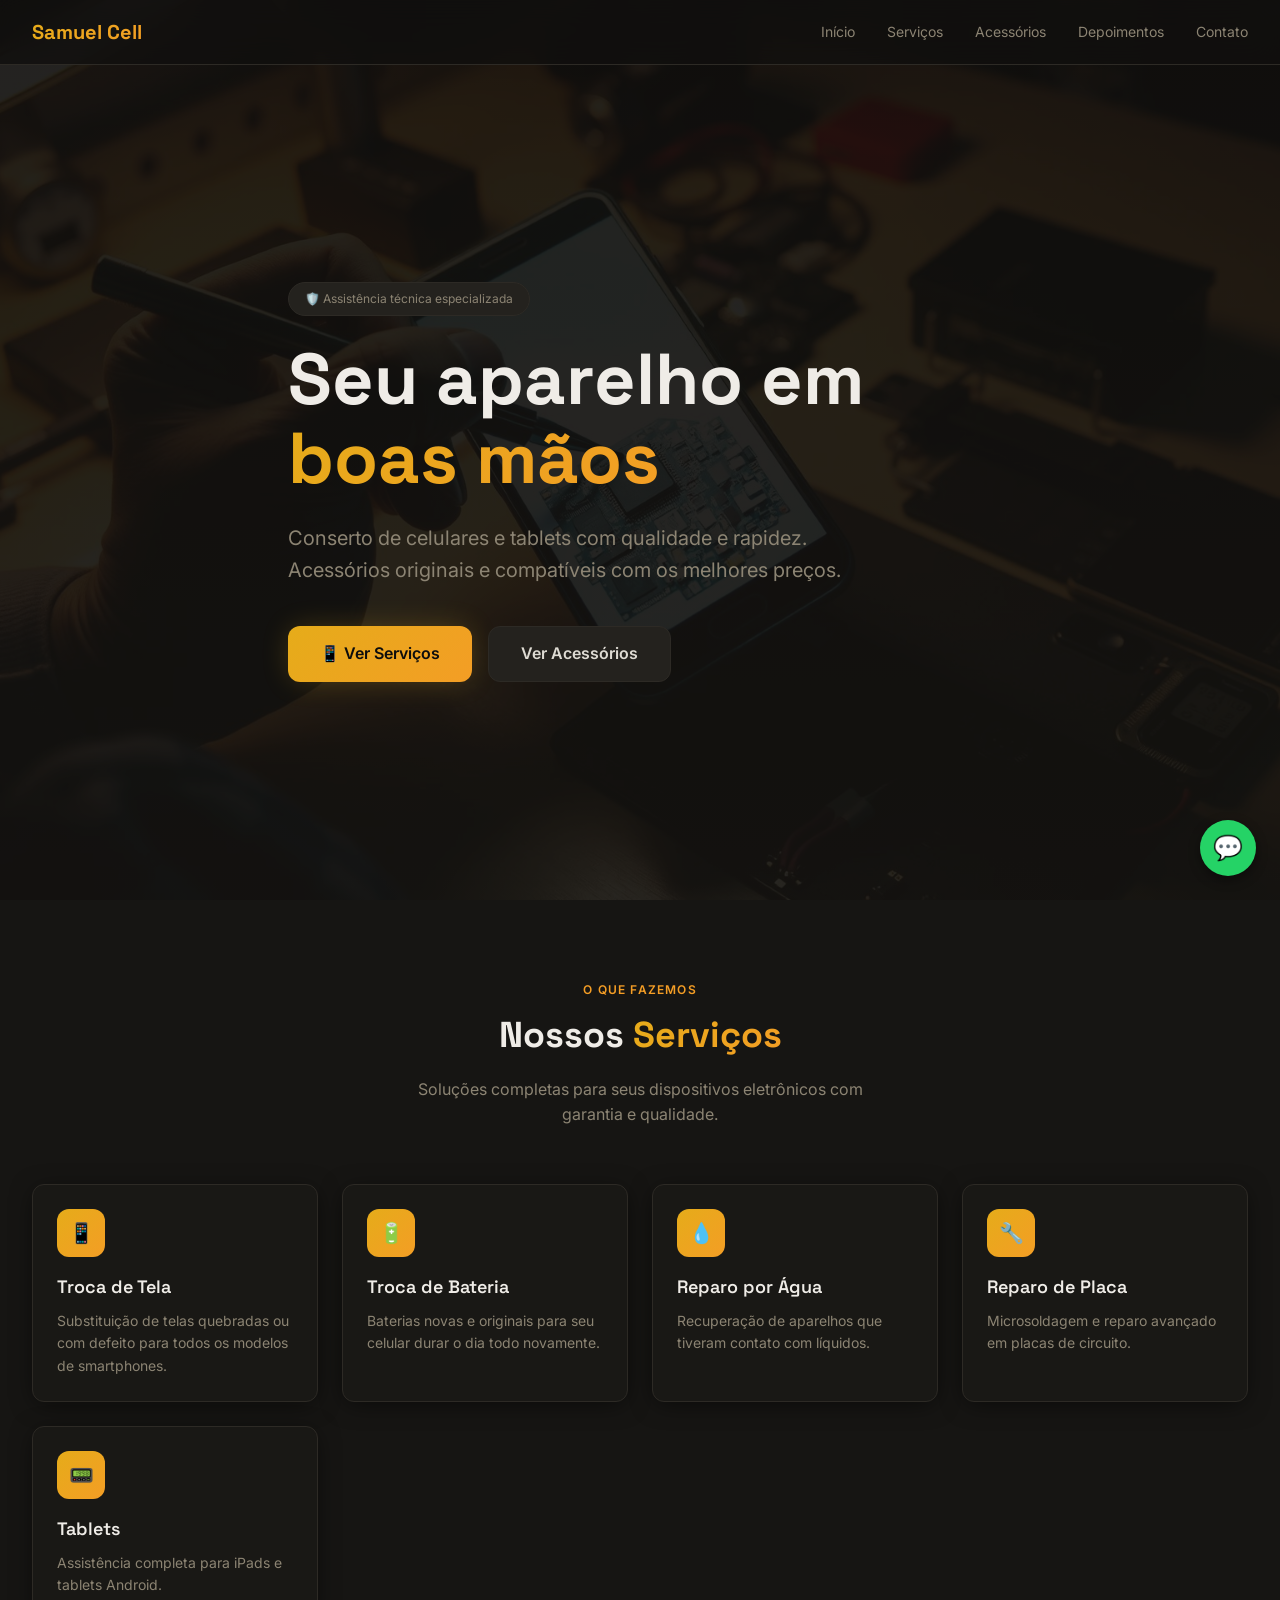
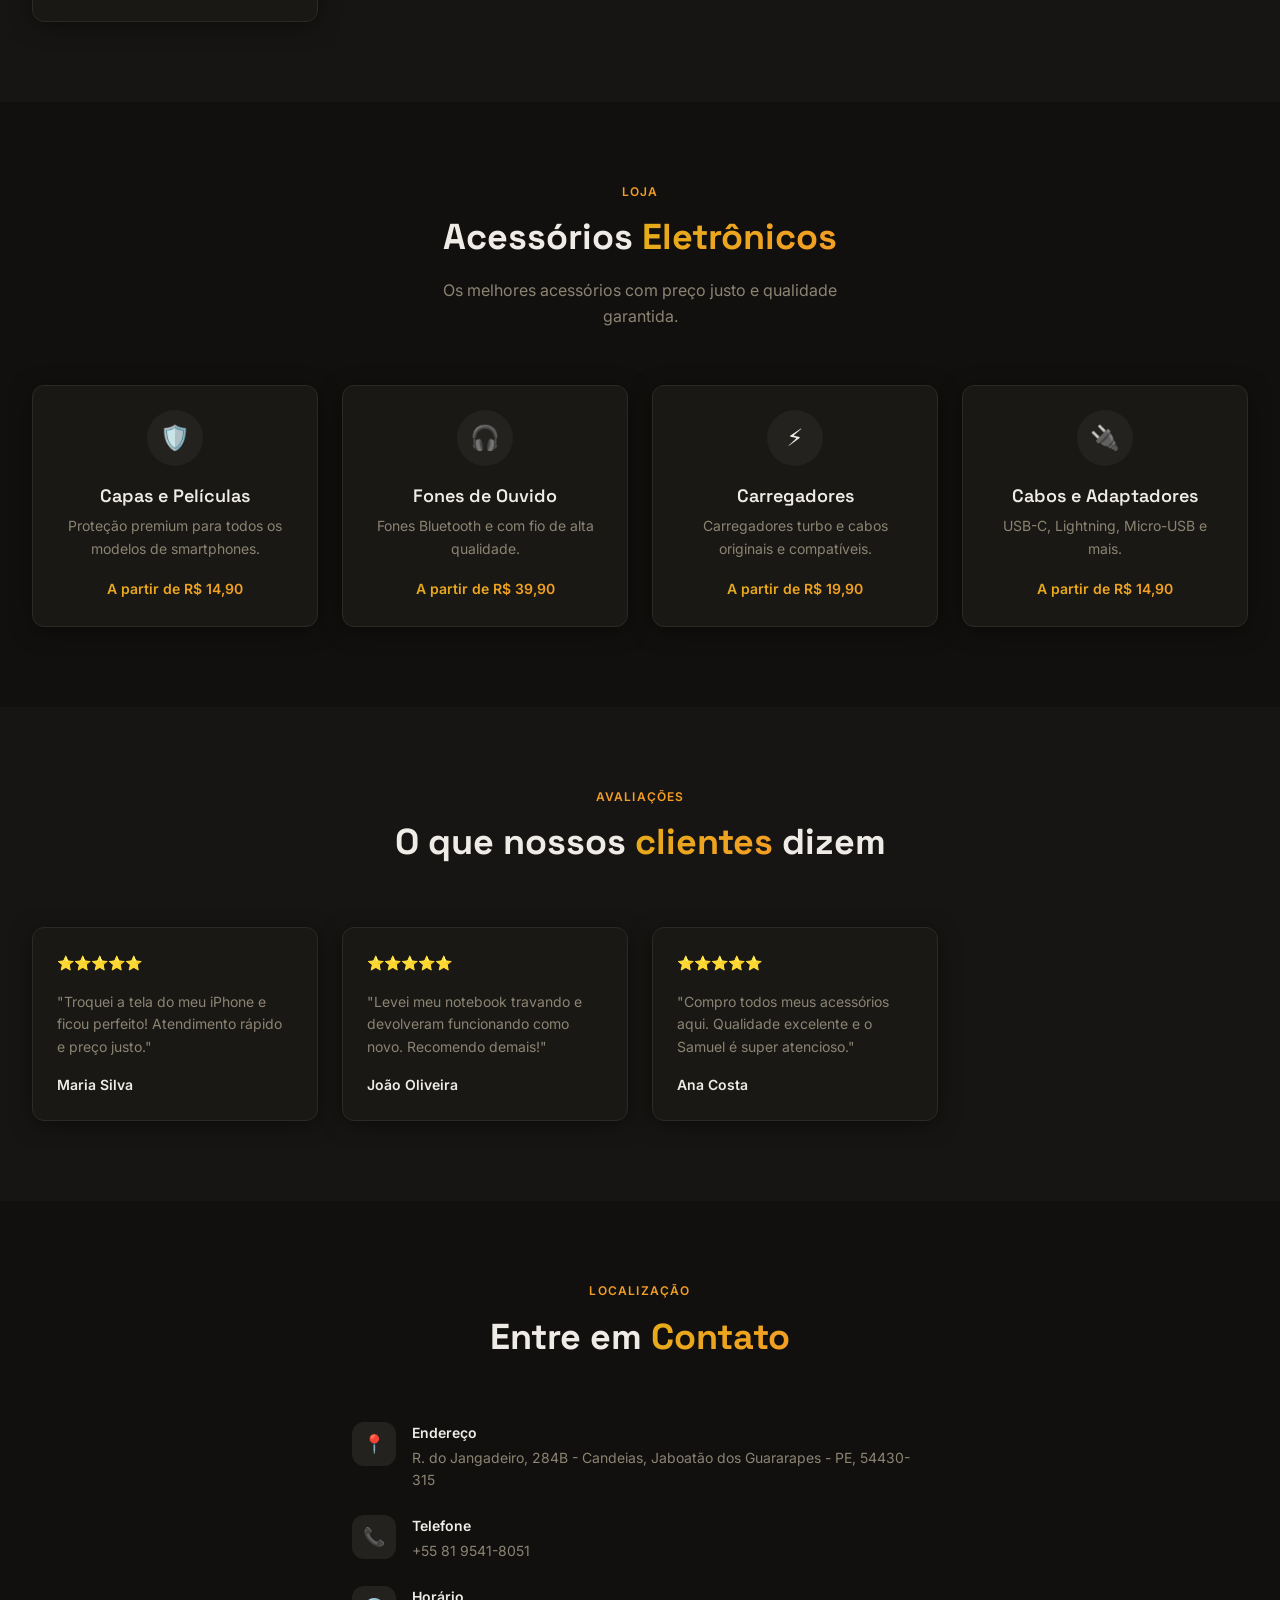
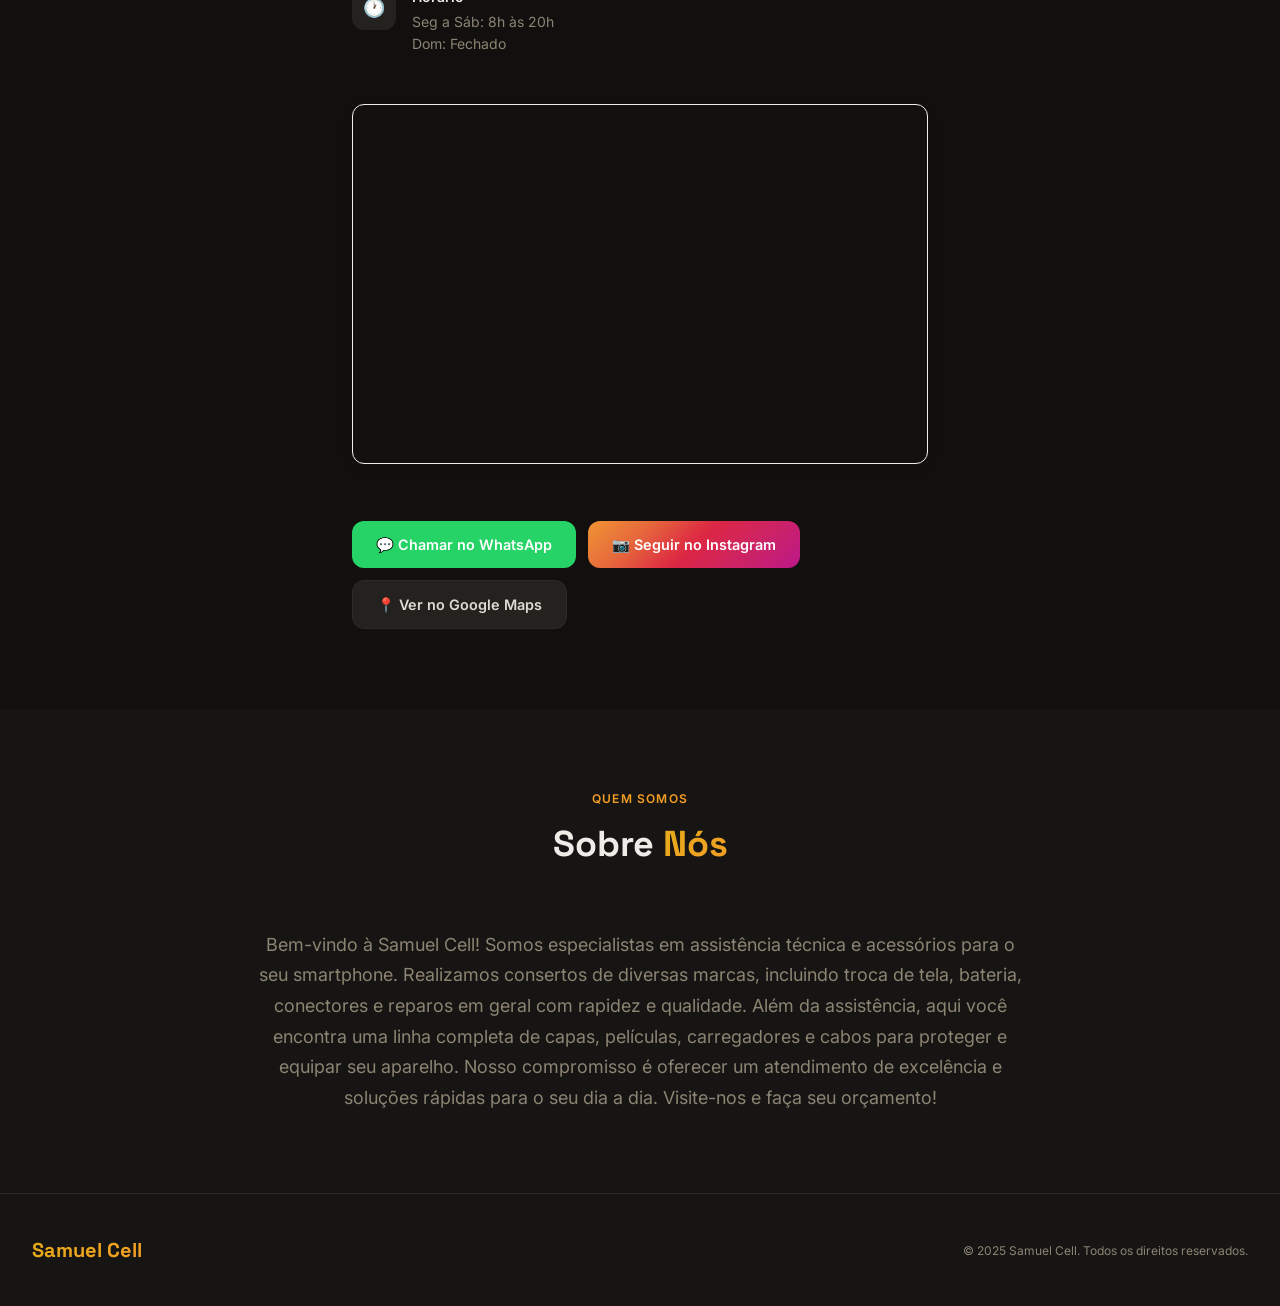
==== index.html @ 5dfe5a7c "Movendo arquivos para a raiz após pull" ====
<!DOCTYPE html>
<html lang="pt-BR">
<head>
  <meta charset="UTF-8" />
  <meta name="viewport" content="width=device-width, initial-scale=1.0" />
  <title>Samuel Cell - Assistência Técnica e Acessórios</title>
  <meta name="description" content="Samuel Cell - Assistência técnica especializada em smartphones e tablets. Acessórios originais e compatíveis." />
  <link rel="stylesheet" href="style.css" />
  <link rel="preconnect" href="https://fonts.googleapis.com" />
  <link rel="preconnect" href="https://fonts.gstatic.com" crossorigin />
  <link href="https://fonts.googleapis.com/css2?family=Space+Grotesk:wght@400;500;600;700&family=Inter:wght@400;500;600&display=swap" rel="stylesheet" />
</head>
<body>

  <header class="header" id="header">
    <div class="container header-inner">
      <a href="#inicio" class="logo">Samuel Cell</a>

      <nav class="nav-desktop" id="navDesktop">
        <a href="#inicio">Início</a>
        <a href="#servicos">Serviços</a>
        <a href="#acessorios">Acessórios</a>
        <a href="#depoimentos">Depoimentos</a>
        <a href="#contato">Contato</a>
      </nav>

      <button class="menu-toggle" id="menuToggle" aria-label="Abrir menu">
        <span></span><span></span><span></span>
      </button>
    </div>

    <div class="nav-mobile" id="navMobile">
      <nav class="container">
        <a href="#inicio">Início</a>
        <a href="#servicos">Serviços</a>
        <a href="#acessorios">Acessórios</a>
        <a href="#depoimentos">Depoimentos</a>
        <a href="#contato">Contato</a>
        </nav>
    </div>
  </header>

  <main>

    <section id="inicio" class="hero">
      <div class="hero-bg">
        <img src="assets/hero-repair.jpg" alt="" />
        <div class="hero-overlay"></div>
      </div>

      <div class="container hero-content">
        <div class="hero-badge animate-fade-in-up">
          🛡️ Assistência técnica especializada
        </div>

        <h1 class="hero-title animate-fade-in-up" style="animation-delay:.1s">
          Seu aparelho em <span class="text-gradient">boas mãos</span>
        </h1>

        <p class="hero-desc animate-fade-in-up" style="animation-delay:.2s">
          Conserto de celulares e tablets com qualidade e rapidez.
          Acessórios originais e compatíveis com os melhores preços.
        </p>

        <div class="hero-buttons animate-fade-in-up" style="animation-delay:.3s">
          <a href="#servicos" class="btn-primary btn-lg">📱 Ver Serviços</a>
          <a href="#acessorios" class="btn-secondary btn-lg">Ver Acessórios</a>
        </div>
      </div>
    </section>

    <section id="servicos" class="section bg-secondary-light">
      <div class="container">
        <div class="section-header">
          <p class="section-label">O que fazemos</p>
          <h2>Nossos <span class="text-gradient">Serviços</span></h2>
          <p class="section-sub">Soluções completas para seus dispositivos eletrônicos com garantia e qualidade.</p>
        </div>

        <div class="grid grid-3">
          <div class="card service-card">
            <div class="service-icon">📱</div>
            <h3>Troca de Tela</h3>
            <p>Substituição de telas quebradas ou com defeito para todos os modelos de smartphones.</p>
          </div>
          <div class="card service-card">
            <div class="service-icon">🔋</div>
            <h3>Troca de Bateria</h3>
            <p>Baterias novas e originais para seu celular durar o dia todo novamente.</p>
          </div>
          <div class="card service-card">
            <div class="service-icon">💧</div>
            <h3>Reparo por Água</h3>
            <p>Recuperação de aparelhos que tiveram contato com líquidos.</p>
          </div>
          <div class="card service-card">
            <div class="service-icon">🔧</div>
            <h3>Reparo de Placa</h3>
            <p>Microsoldagem e reparo avançado em placas de circuito.</p>
          </div>
          <div class="card service-card">
            <div class="service-icon">📟</div>
            <h3>Tablets</h3>
            <p>Assistência completa para iPads e tablets Android.</p>
          </div>
        </div>
      </div>
    </section>

    <section id="acessorios" class="section">
      <div class="container">
        <div class="section-header">
          <p class="section-label">Loja</p>
          <h2>Acessórios <span class="text-gradient">Eletrônicos</span></h2>
          <p class="section-sub">Os melhores acessórios com preço justo e qualidade garantida.</p>
        </div>

        <div class="grid grid-4">
          <div class="card accessory-card">
            <div class="accessory-icon">🛡️</div>
            <h3>Capas e Películas</h3>
            <p>Proteção premium para todos os modelos de smartphones.</p>
            <span class="price">A partir de R$ 14,90</span>
          </div>
          <div class="card accessory-card">
            <div class="accessory-icon">🎧</div>
            <h3>Fones de Ouvido</h3>
            <p>Fones Bluetooth e com fio de alta qualidade.</p>
            <span class="price">A partir de R$ 39,90</span>
          </div>
          <div class="card accessory-card">
            <div class="accessory-icon">⚡</div>
            <h3>Carregadores</h3>
            <p>Carregadores turbo e cabos originais e compatíveis.</p>
            <span class="price">A partir de R$ 19,90</span>
          </div>
          <div class="card accessory-card">
            <div class="accessory-icon">🔌</div>
            <h3>Cabos e Adaptadores</h3>
            <p>USB-C, Lightning, Micro-USB e mais.</p>
            <span class="price">A partir de R$ 14,90</span>
          </div>
        </div>
      </div>
    </section>

    <section id="depoimentos" class="section bg-secondary-light">
      <div class="container">
        <div class="section-header">
          <p class="section-label">Avaliações</p>
          <h2>O que nossos <span class="text-gradient">clientes</span> dizem</h2>
        </div>

        <div class="grid grid-3">
          <div class="card testimonial-card">
            <div class="stars">⭐⭐⭐⭐⭐</div>
            <p class="testimonial-text">"Troquei a tela do meu iPhone e ficou perfeito! Atendimento rápido e preço justo."</p>
            <p class="testimonial-name">Maria Silva</p>
          </div>
          <div class="card testimonial-card">
            <div class="stars">⭐⭐⭐⭐⭐</div>
            <p class="testimonial-text">"Levei meu notebook travando e devolveram funcionando como novo. Recomendo demais!"</p>
            <p class="testimonial-name">João Oliveira</p>
          </div>
          <div class="card testimonial-card">
            <div class="stars">⭐⭐⭐⭐⭐</div>
            <p class="testimonial-text">"Compro todos meus acessórios aqui. Qualidade excelente e o Samuel é super atencioso."</p>
            <p class="testimonial-name">Ana Costa</p>
          </div>
        </div>
      </div>
    </section>

    <section id="contato" class="section">
      <div class="container">
        <div class="section-header">
          <p class="section-label">Localização</p>
          <h2>Entre em <span class="text-gradient">Contato</span></h2>
        </div>

        <div class="contact-grid">
          <div class="contact-info">
            <div class="contact-item">
              <div class="contact-icon">📍</div>
              <div>
                <p class="contact-label">Endereço</p>
                <p class="contact-value">R. do Jangadeiro, 284B - Candeias, Jaboatão dos Guararapes - PE, 54430-315</p>
              </div>
            </div>
            <div class="contact-item">
              <div class="contact-icon">📞</div>
              <div>
                <p class="contact-label">Telefone</p>
                <p class="contact-value">+55 81 9541-8051</p>
              </div>
            </div>
            <div class="contact-item">
              <div class="contact-icon">🕐</div>
              <div>
                <p class="contact-label">Horário</p>
                <p class="contact-value">Seg a Sáb: 8h às 20h<br>Dom: Fechado</p>
              </div>
            </div>

            <div style="width: 100%; margin: 25px 0; border-radius: 12px; overflow: hidden; box-shadow: 0 4px 12px rgba(0,0,0,0.1); border: 1px solid #eee;">
              <iframe 
                src="https://www.google.com/maps/embed?pb=!1m18!1m12!1m3!1d3949.123456789012!2d-34.925000!3d-8.200000!2m3!1f0!2f0!3f0!3m2!1i1024!2i768!4f13.1!3m3!1m2!1s0x0%3A0x0!2zOMKwMTInMDAuMCJTIDM0wrA1NSczMC4wIlc!5e0!3m2!1spt-BR!2sbr!4v1234567890123" 
                width="100%" 
                height="350" 
                style="border:0;" 
                allowfullscreen="" 
                loading="lazy" 
                referrerpolicy="no-referrer-when-downgrade">
              </iframe>
            </div>

            <div class="contact-buttons">
              <a href="https://wa.me/5581995418051?text=Olá,%20vim%20pelo%20site!" target="_blank" rel="noopener noreferrer" class="btn-whatsapp">
                💬 Chamar no WhatsApp
              </a>
              <a href="https://www.instagram.com/samuelcell12?igsh=aG55bnV4cGlrN2F0" target="_blank" rel="noopener noreferrer" class="btn-instagram">
                📷 Seguir no Instagram
              </a>
              <a href="https://maps.google.com/?q=Rua+do+Jangadeiro+284+Candeias" target="_blank" rel="noopener noreferrer" class="btn-maps">
                📍 Ver no Google Maps
              </a>
            </div>
          </div>
        </div>
      </div>
    </section>

    <section id="sobre" class="section bg-secondary-light">
      <div class="container">
        <div class="section-header">
          <p class="section-label">Quem somos</p>
          <h2>Sobre <span class="text-gradient">Nós</span></h2>
        </div>
        <p class="about-text">
          Bem-vindo à Samuel Cell! Somos especialistas em assistência técnica e acessórios para o seu smartphone.
          Realizamos consertos de diversas marcas, incluindo troca de tela, bateria, conectores e reparos em geral
          com rapidez e qualidade. Além da assistência, aqui você encontra uma linha completa de capas, películas,
          carregadores e cabos para proteger e equipar seu aparelho. Nosso compromisso é oferecer um atendimento
          de excelência e soluções rápidas para o seu dia a dia. Visite-nos e faça seu orçamento!
        </p>
      </div>
    </section>

  </main>

  <footer class="footer">
    <div class="container footer-inner">
      <span class="logo">Samuel Cell</span>
      <p class="footer-copy">© 2025 Samuel Cell. Todos os direitos reservados.</p>
    </div>
  </footer>

  <a href="https://wa.me/5581995418051?text=Olá,%20vim%20pelo%20site!" target="_blank" rel="noopener noreferrer" class="fab-whatsapp" aria-label="WhatsApp">
    💬
  </a>

  <script src="script.js"></script>
</body>
</html>
---- style.css ----
/* ===================================================
   Samuel Cell - Site Estático
   Cores: dourado com sombras pretas
   Fontes: Space Grotesk (títulos) + Inter (corpo)
   =================================================== */

/* ---------- CSS Variables (Design Tokens) ---------- */
:root {
  --bg:               hsl(40, 10%, 6%);
  --fg:               hsl(40, 20%, 92%);
  --card-bg:          hsl(40, 8%, 9%);
  --primary:          hsl(43, 80%, 50%);
  --primary-fg:       hsl(0, 0%, 5%);
  --secondary:        hsl(40, 8%, 13%);
  --secondary-fg:     hsl(40, 15%, 85%);
  --muted:            hsl(40, 8%, 12%);
  --muted-fg:         hsl(40, 10%, 50%);
  --accent:           hsl(35, 90%, 55%);
  --border:           hsl(40, 10%, 16%);
  --radius:           0.75rem;
  --gradient-primary: linear-gradient(135deg, hsl(43,80%,50%), hsl(35,90%,55%));
  --gradient-hero:    linear-gradient(180deg, hsl(40,10%,6%) 0%, hsl(40,12%,10%) 100%);
  --shadow-glow:      0 0 30px -5px hsla(43,80%,50%,0.3);
  --shadow-card:      0 4px 24px -4px hsla(0,0%,0%,0.6);
  --font-heading:     'Space Grotesk', system-ui, sans-serif;
  --font-body:        'Inter', system-ui, sans-serif;
}

/* ---------- Reset & Base ---------- */
*, *::before, *::after { box-sizing: border-box; margin: 0; padding: 0; }

html { scroll-behavior: smooth; }

body {
  font-family: var(--font-body);
  background: var(--bg);
  color: var(--fg);
  -webkit-font-smoothing: antialiased;
  line-height: 1.6;
}

h1, h2, h3, h4, h5, h6 { font-family: var(--font-heading); }

a { color: inherit; text-decoration: none; }

img { max-width: 100%; display: block; }

/* ---------- Container ---------- */
.container {
  width: 100%;
  max-width: 1400px;
  margin: 0 auto;
  padding: 0 2rem;
}

/* ---------- Utilities ---------- */
.text-gradient {
  background-image: var(--gradient-primary);
  -webkit-background-clip: text;
  -webkit-text-fill-color: transparent;
  background-clip: text;
}

/* ---------- Animations ---------- */
@keyframes fade-in-up {
  from { opacity: 0; transform: translateY(30px); }
  to   { opacity: 1; transform: translateY(0); }
}
.animate-fade-in-up {
  opacity: 0;
  animation: fade-in-up 0.6s ease-out forwards;
}

/* ==================== HEADER ==================== */
.header {
  position: fixed;
  top: 0; left: 0; right: 0;
  z-index: 50;
  border-bottom: 1px solid var(--border);
  background: hsla(40,10%,6%,0.8);
  backdrop-filter: blur(16px);
  -webkit-backdrop-filter: blur(16px);
}
.header-inner {
  display: flex;
  align-items: center;
  justify-content: space-between;
  height: 64px;
}
.logo {
  font-family: var(--font-heading);
  font-size: 1.25rem;
  font-weight: 700;
  background-image: var(--gradient-primary);
  -webkit-background-clip: text;
  -webkit-text-fill-color: transparent;
  background-clip: text;
}

/* Nav desktop */
.nav-desktop { display: flex; gap: 2rem; }
.nav-desktop a {
  font-size: 0.875rem;
  color: var(--muted-fg);
  transition: color 0.2s;
}
.nav-desktop a:hover { color: var(--fg); }

/* Header CTA */
.header-cta {
  display: inline-flex;
  align-items: center;
  gap: 0.5rem;
  font-size: 0.875rem;
}

/* Hamburger */
.menu-toggle {
  display: none;
  flex-direction: column;
  gap: 5px;
  background: none;
  border: none;
  cursor: pointer;
  padding: 4px;
}
.menu-toggle span {
  display: block;
  width: 24px;
  height: 2px;
  background: var(--fg);
  border-radius: 2px;
  transition: transform 0.3s, opacity 0.3s;
}
.menu-toggle.active span:nth-child(1) { transform: translateY(7px) rotate(45deg); }
.menu-toggle.active span:nth-child(2) { opacity: 0; }
.menu-toggle.active span:nth-child(3) { transform: translateY(-7px) rotate(-45deg); }

/* Mobile nav */
.nav-mobile {
  display: none;
  border-top: 1px solid var(--border);
  background: hsla(40,10%,6%,0.95);
  backdrop-filter: blur(16px);
  padding-bottom: 1rem;
}
.nav-mobile.open { display: block; }
.nav-mobile nav {
  display: flex;
  flex-direction: column;
  gap: 0.75rem;
  padding-top: 1rem;
}
.nav-mobile nav a {
  font-size: 0.875rem;
  color: var(--muted-fg);
  padding: 0.25rem 0;
  transition: color 0.2s;
}
.nav-mobile nav a:hover { color: var(--fg); }
.mobile-cta { margin-top: 0.5rem; text-align: center; }

/* ==================== BUTTONS ==================== */
.btn-primary {
  display: inline-flex;
  align-items: center;
  justify-content: center;
  gap: 0.5rem;
  background: var(--gradient-primary);
  color: var(--primary-fg);
  font-weight: 600;
  border-radius: var(--radius);
  padding: 0.625rem 1.25rem;
  box-shadow: var(--shadow-glow);
  transition: opacity 0.2s;
  border: none;
  cursor: pointer;
}
.btn-primary:hover { opacity: 0.9; }

.btn-secondary {
  display: inline-flex;
  align-items: center;
  justify-content: center;
  gap: 0.5rem;
  background: var(--secondary);
  color: var(--secondary-fg);
  font-weight: 600;
  border: 1px solid var(--border);
  border-radius: var(--radius);
  padding: 0.625rem 1.25rem;
  transition: background 0.2s;
  cursor: pointer;
}
.btn-secondary:hover { background: var(--muted); }

.btn-lg { padding: 0.875rem 2rem; font-size: 1rem; }

/* ==================== HERO ==================== */
.hero {
  position: relative;
  min-height: 100vh;
  display: flex;
  align-items: center;
  padding-top: 64px;
  overflow: hidden;
  background: var(--gradient-hero);
}
.hero-bg {
  position: absolute;
  inset: 0;
}
.hero-bg img {
  width: 100%; height: 100%;
  object-fit: cover;
  opacity: 0.2;
}
.hero-overlay {
  position: absolute;
  inset: 0;
  background: hsla(40,10%,6%,0.6);
}
.hero-content {
  position: relative;
  z-index: 10;
  padding: 5rem 2rem;
  max-width: 48rem;
}
.hero-badge {
  display: inline-flex;
  align-items: center;
  gap: 0.5rem;
  border: 1px solid var(--border);
  background: var(--secondary);
  border-radius: 9999px;
  padding: 0.375rem 1rem;
  font-size: 0.75rem;
  color: var(--muted-fg);
  margin-bottom: 1.5rem;
}
.hero-title {
  font-size: clamp(2.25rem, 6vw, 4.5rem);
  font-weight: 700;
  line-height: 1.1;
  margin-bottom: 1.5rem;
}
.hero-desc {
  font-size: clamp(1rem, 2.5vw, 1.25rem);
  color: var(--muted-fg);
  max-width: 36rem;
  margin-bottom: 2.5rem;
}
.hero-buttons {
  display: flex;
  flex-wrap: wrap;
  gap: 1rem;
}

/* ==================== SECTIONS ==================== */
.section { padding: 5rem 0; }
.bg-secondary-light { background: hsla(40,8%,13%,0.3); }

.section-header { text-align: center; margin-bottom: 3.5rem; }
.section-label {
  font-size: 0.75rem;
  font-weight: 600;
  color: var(--accent);
  text-transform: uppercase;
  letter-spacing: 0.1em;
  margin-bottom: 0.5rem;
}
.section-header h2 {
  font-size: clamp(1.75rem, 4vw, 2.25rem);
  font-weight: 700;
}
.section-sub {
  color: var(--muted-fg);
  margin-top: 0.75rem;
  max-width: 28rem;
  margin-left: auto;
  margin-right: auto;
}

/* ==================== GRID ==================== */
.grid { display: grid; gap: 1.5rem; }
.grid-3 { grid-template-columns: repeat(auto-fill, minmax(280px, 1fr)); }
.grid-4 { grid-template-columns: repeat(auto-fill, minmax(240px, 1fr)); }

/* ==================== CARDS ==================== */
.card {
  border-radius: var(--radius);
  border: 1px solid var(--border);
  background: var(--card-bg);
  padding: 1.5rem;
  box-shadow: var(--shadow-card);
  transition: border-color 0.2s, box-shadow 0.2s;
}
.card:hover {
  border-color: hsla(43,80%,50%,0.4);
  box-shadow: var(--shadow-glow);
}

/* Service cards */
.service-icon {
  display: inline-flex;
  align-items: center;
  justify-content: center;
  width: 48px; height: 48px;
  border-radius: var(--radius);
  background: var(--gradient-primary);
  font-size: 1.25rem;
  margin-bottom: 1rem;
}
.service-card h3 {
  font-size: 1.125rem;
  font-weight: 600;
  margin-bottom: 0.5rem;
}
.service-card p {
  font-size: 0.875rem;
  color: var(--muted-fg);
  line-height: 1.6;
}

/* Accessory cards */
.accessory-card { text-align: center; }
.accessory-icon {
  display: inline-flex;
  align-items: center;
  justify-content: center;
  width: 56px; height: 56px;
  border-radius: 50%;
  background: var(--secondary);
  font-size: 1.5rem;
  margin: 0 auto 1rem;
}
.accessory-card h3 {
  font-size: 1.125rem;
  font-weight: 600;
  margin-bottom: 0.25rem;
}
.accessory-card p {
  font-size: 0.875rem;
  color: var(--muted-fg);
  margin-bottom: 1rem;
}
.price {
  font-size: 0.875rem;
  font-weight: 600;
  background-image: var(--gradient-primary);
  -webkit-background-clip: text;
  -webkit-text-fill-color: transparent;
  background-clip: text;
}

/* Testimonial cards */
.stars { margin-bottom: 1rem; font-size: 0.875rem; }
.testimonial-text {
  font-size: 0.875rem;
  color: var(--muted-fg);
  line-height: 1.6;
  margin-bottom: 1rem;
}
.testimonial-name {
  font-size: 0.875rem;
  font-weight: 600;
}

/* ==================== CONTACT ==================== */
.contact-grid {
  max-width: 36rem;
  margin: 0 auto;
}
.contact-info { display: flex; flex-direction: column; gap: 1.5rem; }
.contact-item { display: flex; gap: 1rem; align-items: flex-start; }
.contact-icon {
  flex-shrink: 0;
  width: 44px; height: 44px;
  display: flex;
  align-items: center;
  justify-content: center;
  border-radius: var(--radius);
  background: var(--secondary);
  font-size: 1.125rem;
}
.contact-label { font-size: 0.875rem; font-weight: 600; margin-bottom: 0.125rem; }
.contact-value { font-size: 0.875rem; color: var(--muted-fg); }

/* Contact buttons */
.contact-buttons {
  display: flex;
  flex-wrap: wrap;
  gap: 0.75rem;
  margin-top: 0.5rem;
}
.btn-whatsapp {
  display: inline-flex;
  align-items: center;
  gap: 0.5rem;
  background: #25D366;
  color: #fff;
  font-weight: 600;
  font-size: 0.9rem;
  border-radius: var(--radius);
  padding: 0.75rem 1.5rem;
  transition: opacity 0.2s;
}
.btn-whatsapp:hover { opacity: 0.9; }

.btn-instagram {
  display: inline-flex;
  align-items: center;
  gap: 0.5rem;
  background: linear-gradient(135deg, #f09433, #e6683c, #dc2743, #cc2366, #bc1888);
  color: #fff;
  font-weight: 600;
  font-size: 0.9rem;
  border-radius: var(--radius);
  padding: 0.75rem 1.5rem;
  transition: opacity 0.2s;
}
.btn-instagram:hover { opacity: 0.9; }

.btn-maps {
  display: inline-flex;
  align-items: center;
  gap: 0.5rem;
  background: var(--secondary);
  color: var(--secondary-fg);
  font-weight: 600;
  font-size: 0.9rem;
  border: 1px solid var(--border);
  border-radius: var(--radius);
  padding: 0.75rem 1.5rem;
  transition: background 0.2s;
}
.btn-maps:hover { background: var(--muted); }

/* ==================== ABOUT ==================== */
.about-text {
  text-align: center;
  max-width: 48rem;
  margin: 0 auto;
  color: var(--muted-fg);
  line-height: 1.7;
  font-size: clamp(0.9rem, 2vw, 1.125rem);
}

/* ==================== FOOTER ==================== */
.footer {
  border-top: 1px solid var(--border);
  background: hsla(40,8%,13%,0.3);
  padding: 2.5rem 0;
}
.footer-inner {
  display: flex;
  flex-wrap: wrap;
  align-items: center;
  justify-content: space-between;
  gap: 1rem;
}
.footer-copy { font-size: 0.75rem; color: var(--muted-fg); }

/* ==================== FAB WHATSAPP ==================== */
.fab-whatsapp {
  position: fixed;
  bottom: 1.5rem;
  right: 1.5rem;
  width: 56px; height: 56px;
  border-radius: 50%;
  background: #25D366;
  color: #fff;
  font-size: 1.5rem;
  display: flex;
  align-items: center;
  justify-content: center;
  box-shadow: 0 4px 12px hsla(0,0%,0%,0.4);
  z-index: 100;
  transition: transform 0.2s;
}
.fab-whatsapp:hover { transform: scale(1.1); }

/* ==================== RESPONSIVE ==================== */
@media (max-width: 768px) {
  .nav-desktop, .header-cta { display: none; }
  .menu-toggle { display: flex; }
  .hero-content { padding: 3rem 1rem; }
  .hero-buttons { flex-direction: column; }
  .grid-3, .grid-4 { grid-template-columns: 1fr; }
  .contact-buttons { flex-direction: column; }
  .footer-inner { flex-direction: column; text-align: center; }
}
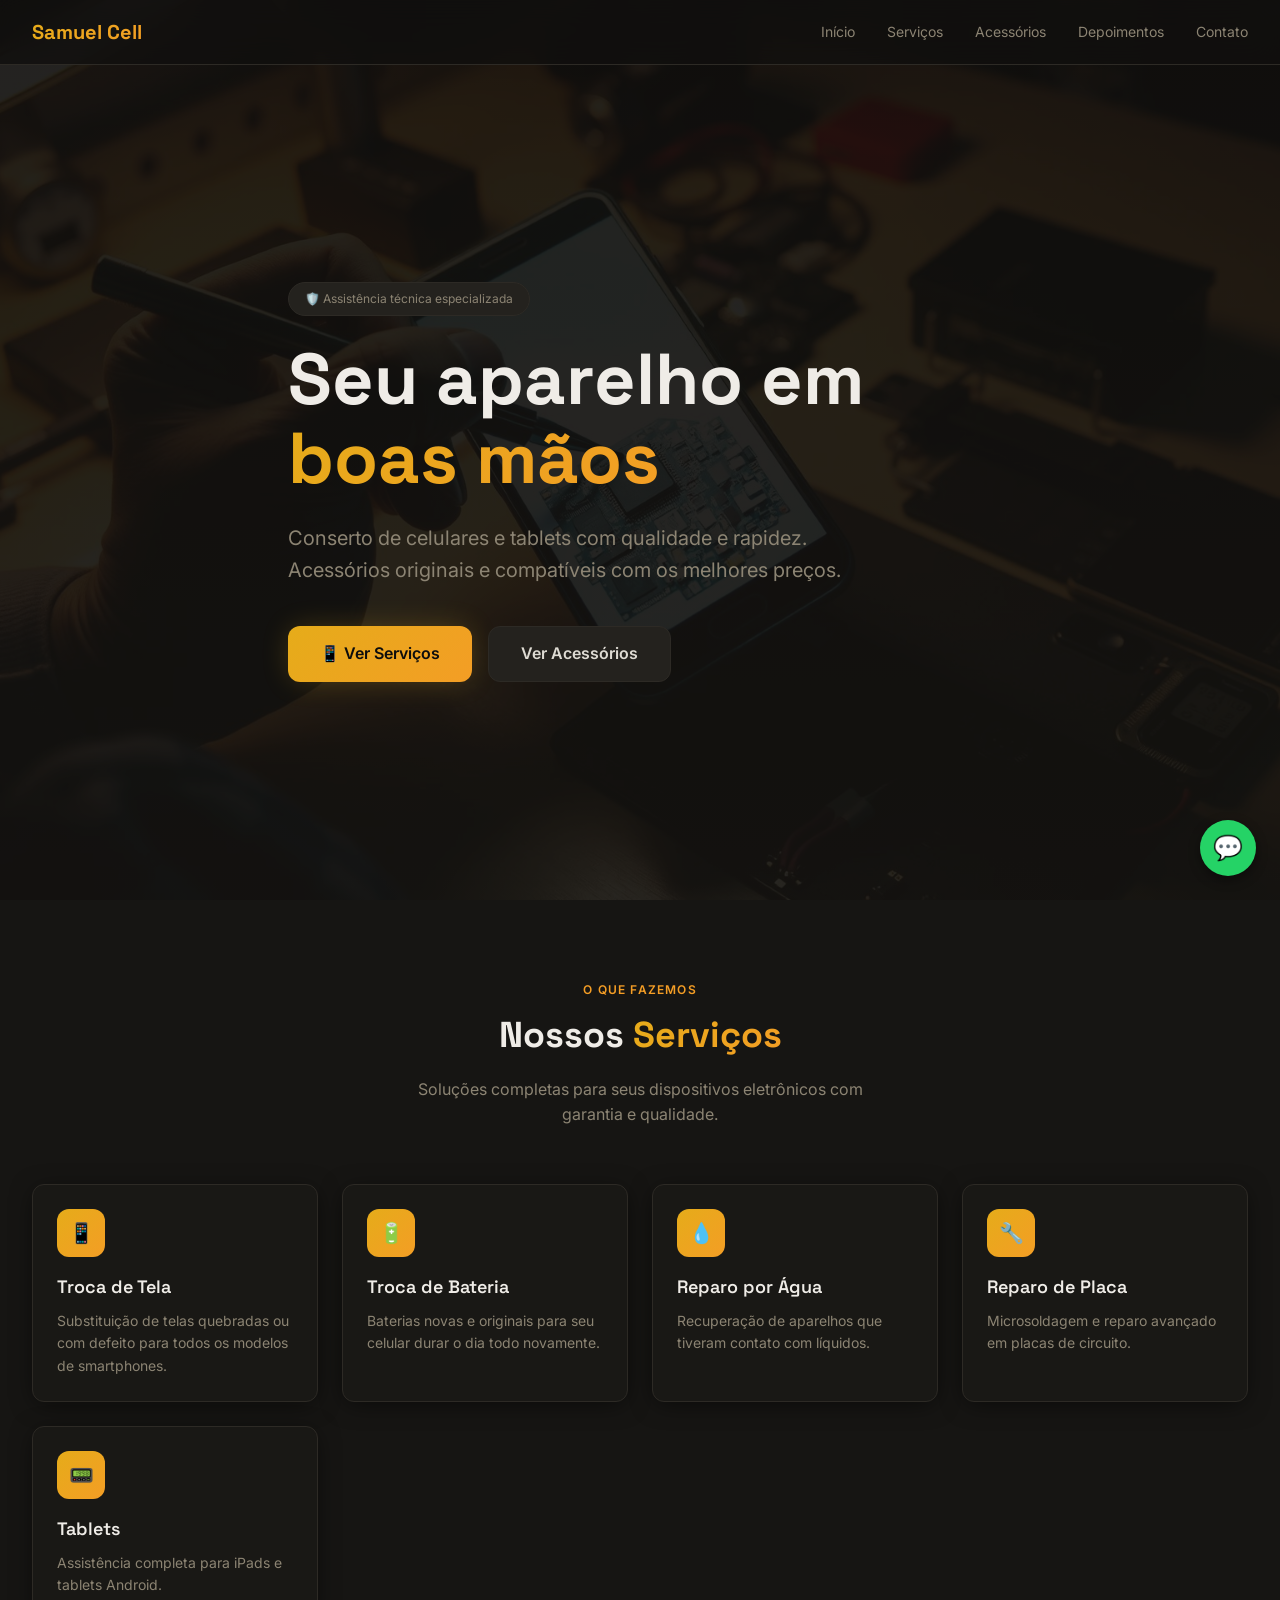
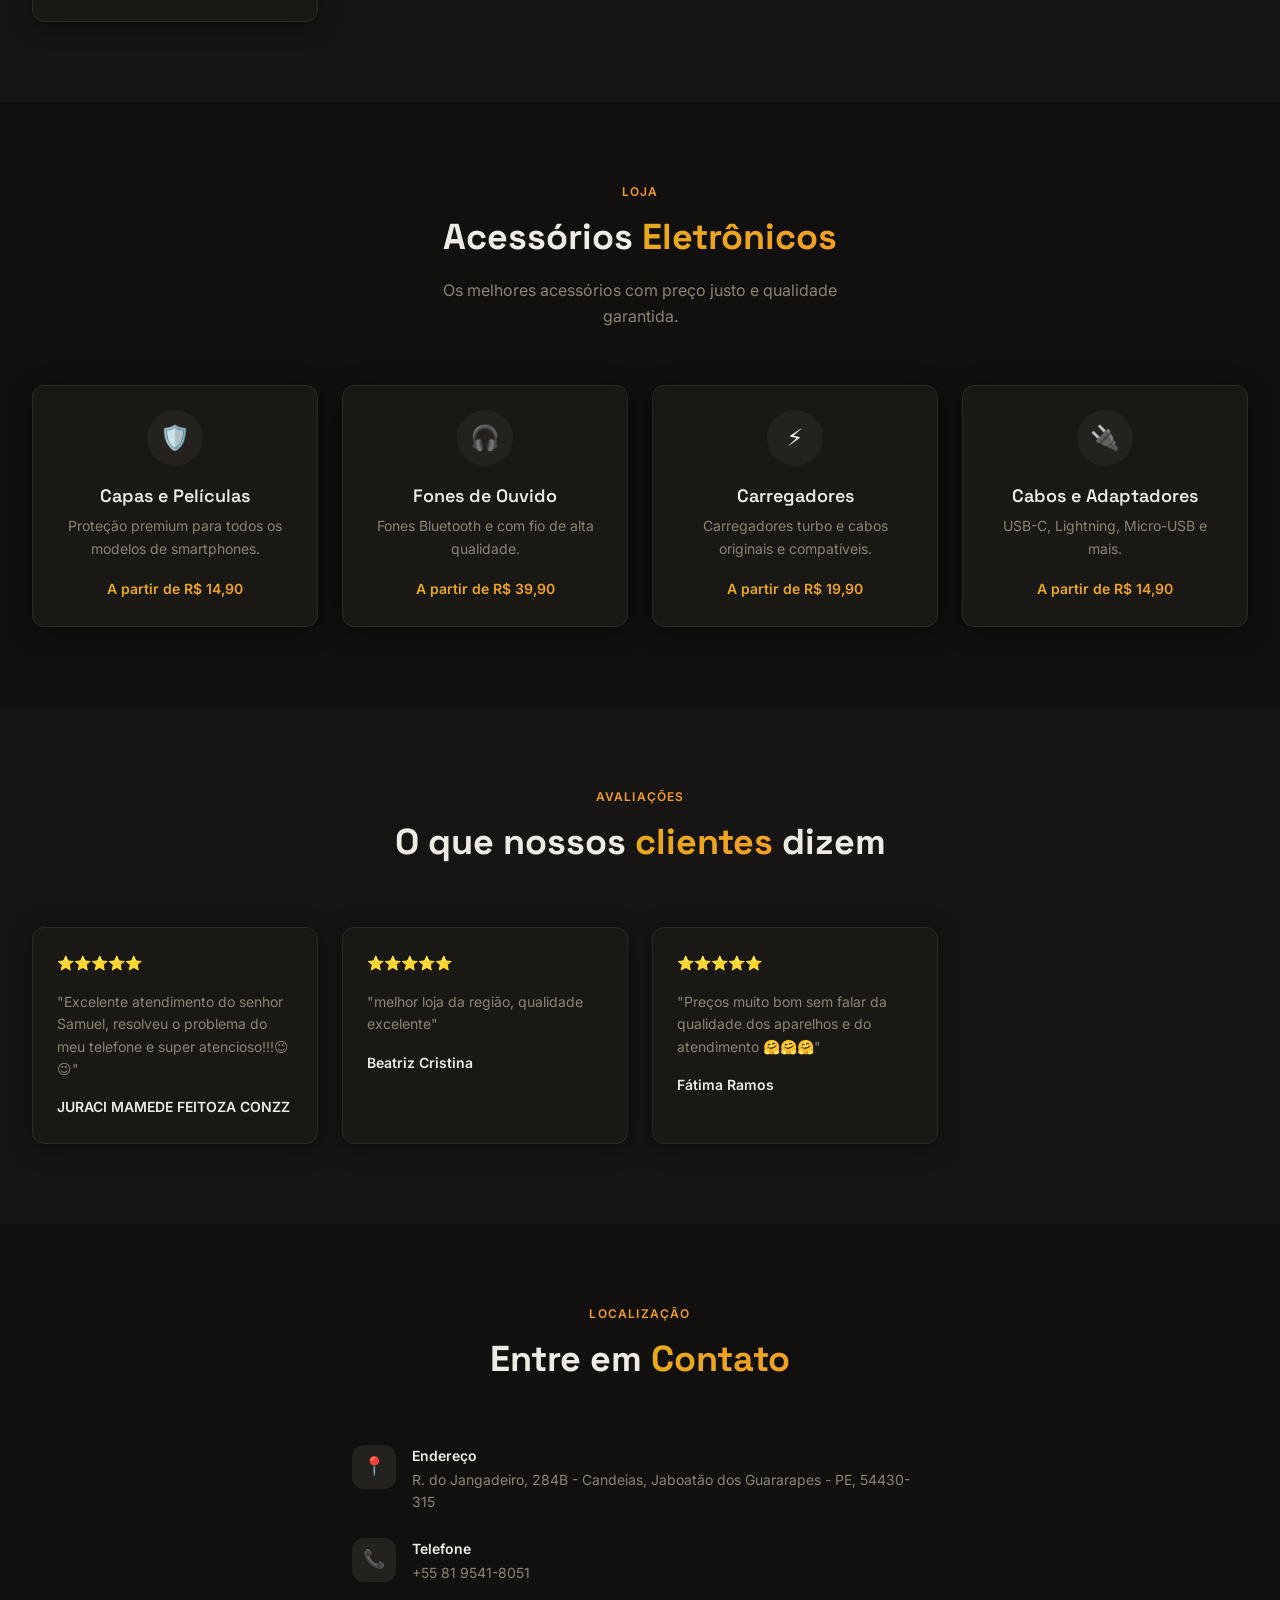
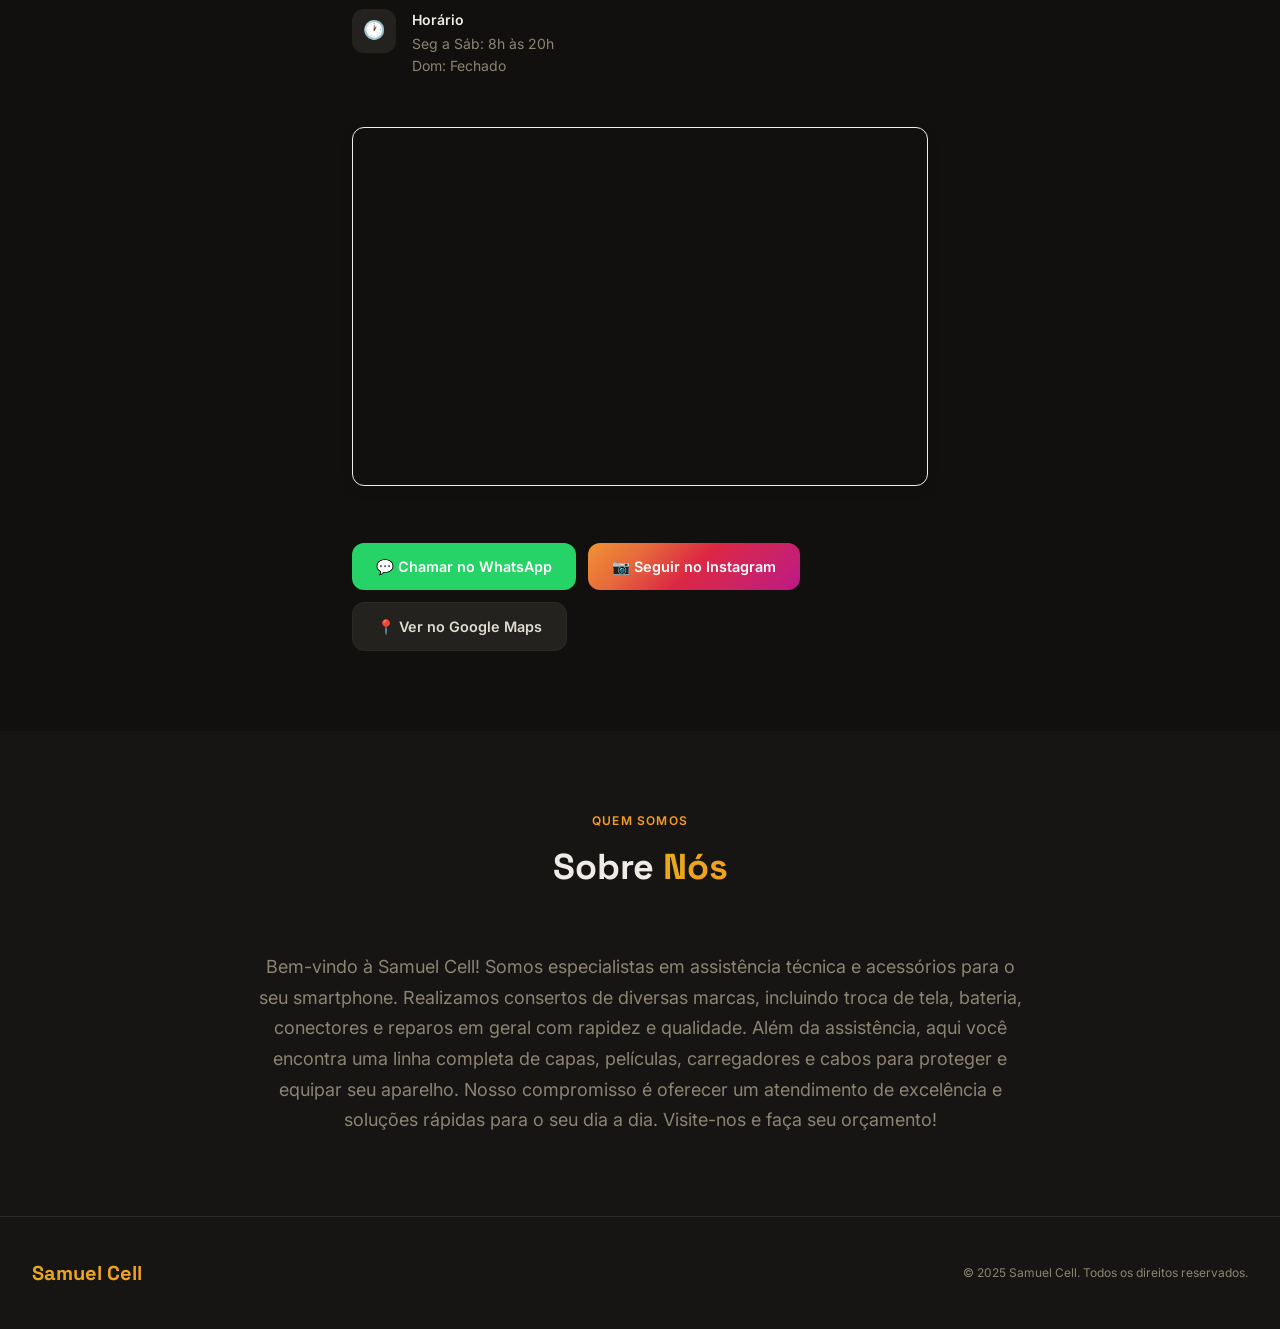
==== commit 69bee8ad: "Update index.html" ====
--- a/index.html
+++ b/index.html
@@ -154,18 +154,18 @@
         <div class="grid grid-3">
           <div class="card testimonial-card">
             <div class="stars">⭐⭐⭐⭐⭐</div>
-            <p class="testimonial-text">"Troquei a tela do meu iPhone e ficou perfeito! Atendimento rápido e preço justo."</p>
-            <p class="testimonial-name">Maria Silva</p>
+            <p class="testimonial-text">"Excelente atendimento do senhor Samuel, resolveu o problema do meu telefone e super atencioso!!!😉😉"</p>
+            <p class="testimonial-name">JURACI MAMEDE FEITOZA CONZZ</p>
           </div>
           <div class="card testimonial-card">
             <div class="stars">⭐⭐⭐⭐⭐</div>
-            <p class="testimonial-text">"Levei meu notebook travando e devolveram funcionando como novo. Recomendo demais!"</p>
-            <p class="testimonial-name">João Oliveira</p>
+            <p class="testimonial-text">"melhor loja da região, qualidade excelente"</p>
+            <p class="testimonial-name">Beatriz Cristina</p>
           </div>
           <div class="card testimonial-card">
             <div class="stars">⭐⭐⭐⭐⭐</div>
-            <p class="testimonial-text">"Compro todos meus acessórios aqui. Qualidade excelente e o Samuel é super atencioso."</p>
-            <p class="testimonial-name">Ana Costa</p>
+            <p class="testimonial-text">"Preços muito bom sem falar da qualidade dos aparelhos e do atendimento 🤗🤗🤗"</p>
+            <p class="testimonial-name">Fátima Ramos</p>
           </div>
         </div>
       </div>
